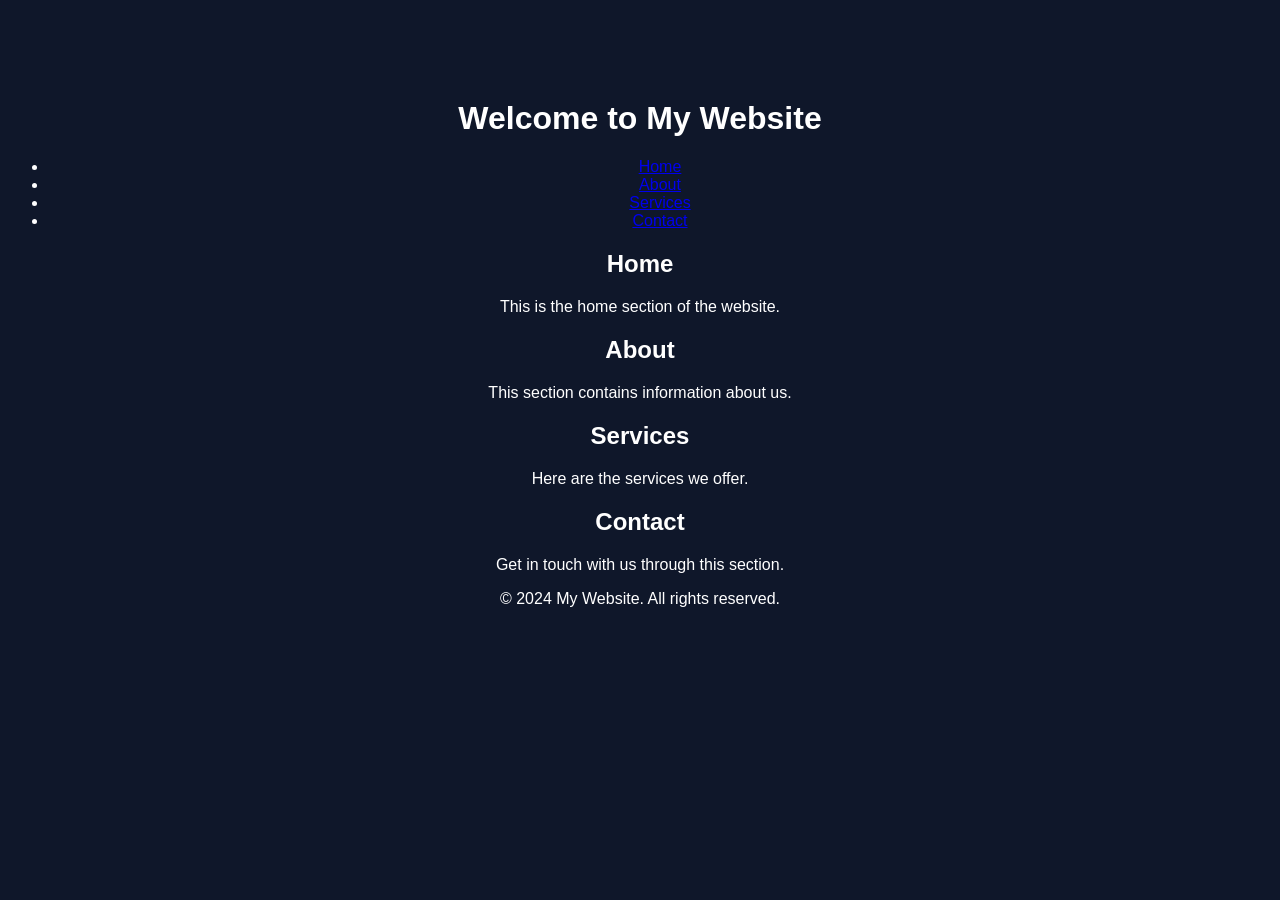
==== index.html @ e9c14d94 "Add files via upload" ====
<!DOCTYPE html>
<html lang="en">
<head>
    <meta charset="UTF-8">
    <meta name="viewport" content="width=device-width, initial-scale=1.0">
    <title>placeholder title</title>
    <link rel="stylesheet" href="styles.css">
</head>
<body>
    <header>
        <h1>Welcome to My Website</h1>
        <nav>
            <ul>
                <li><a href="#home">Home</a></li>
                <li><a href="#about">About</a></li>
                <li><a href="#services">Services</a></li>
                <li><a href="#contact">Contact</a></li>
            </ul>
        </nav>
    </header>

    <main>
        <section id="home">
            <h2>Home</h2>
            <p>This is the home section of the website.</p>
        </section>

        <section id="about">
            <h2>About</h2>
            <p>This section contains information about us.</p>
        </section>

        <section id="services">
            <h2>Services</h2>
            <p>Here are the services we offer.</p>
        </section>

        <section id="contact">
            <h2>Contact</h2>
            <p>Get in touch with us through this section.</p>
        </section>
    </main>

    <footer>
        <p>&copy; 2024 My Website. All rights reserved.</p>
    </footer>

</body>
</html>
---- styles.css ----
body{
    font-family: Arial, sans-serif;
    text-align: center;
    margin-top: 100px;
    background: #0f172a;
    color: white;
}

button{
    padding: 10px 20px;
    border: none;
    background: #38bdf8;
    color: black;
    border-radius: 10px;
    cursor: pointer;
}
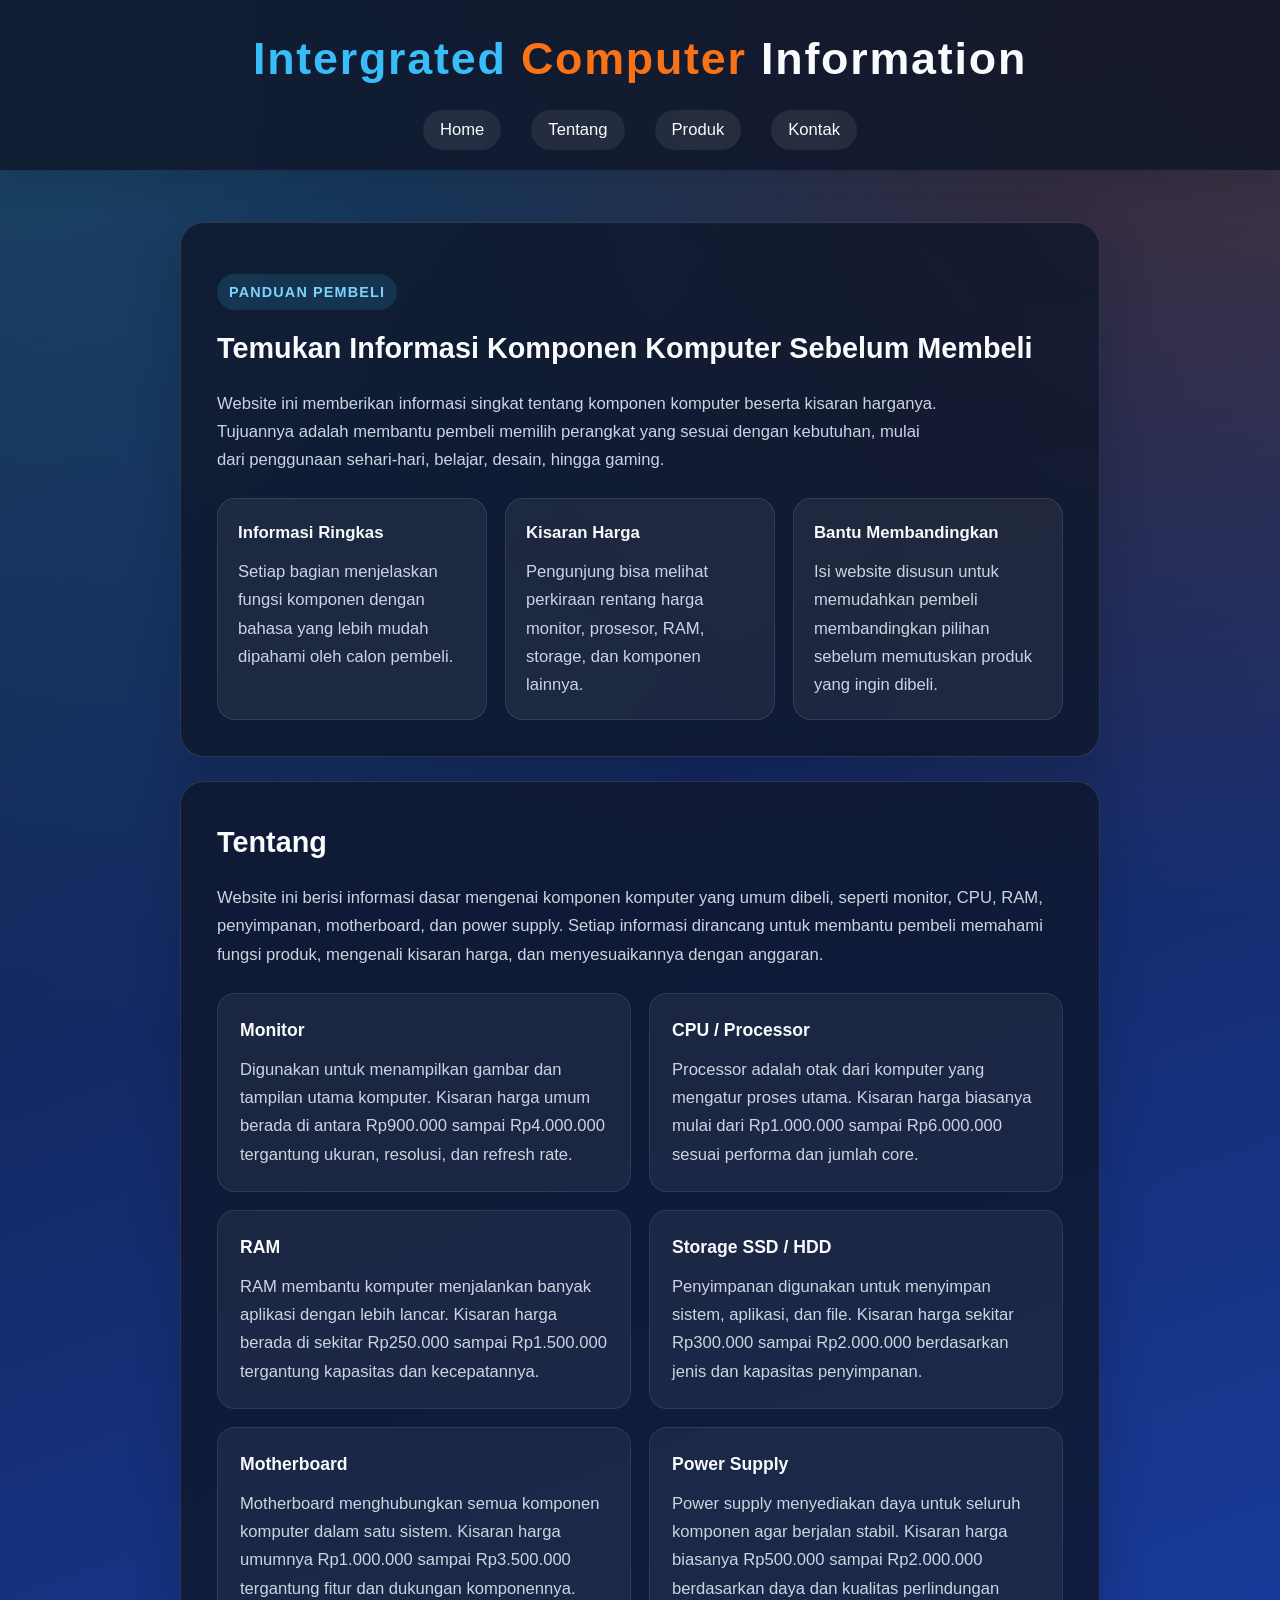
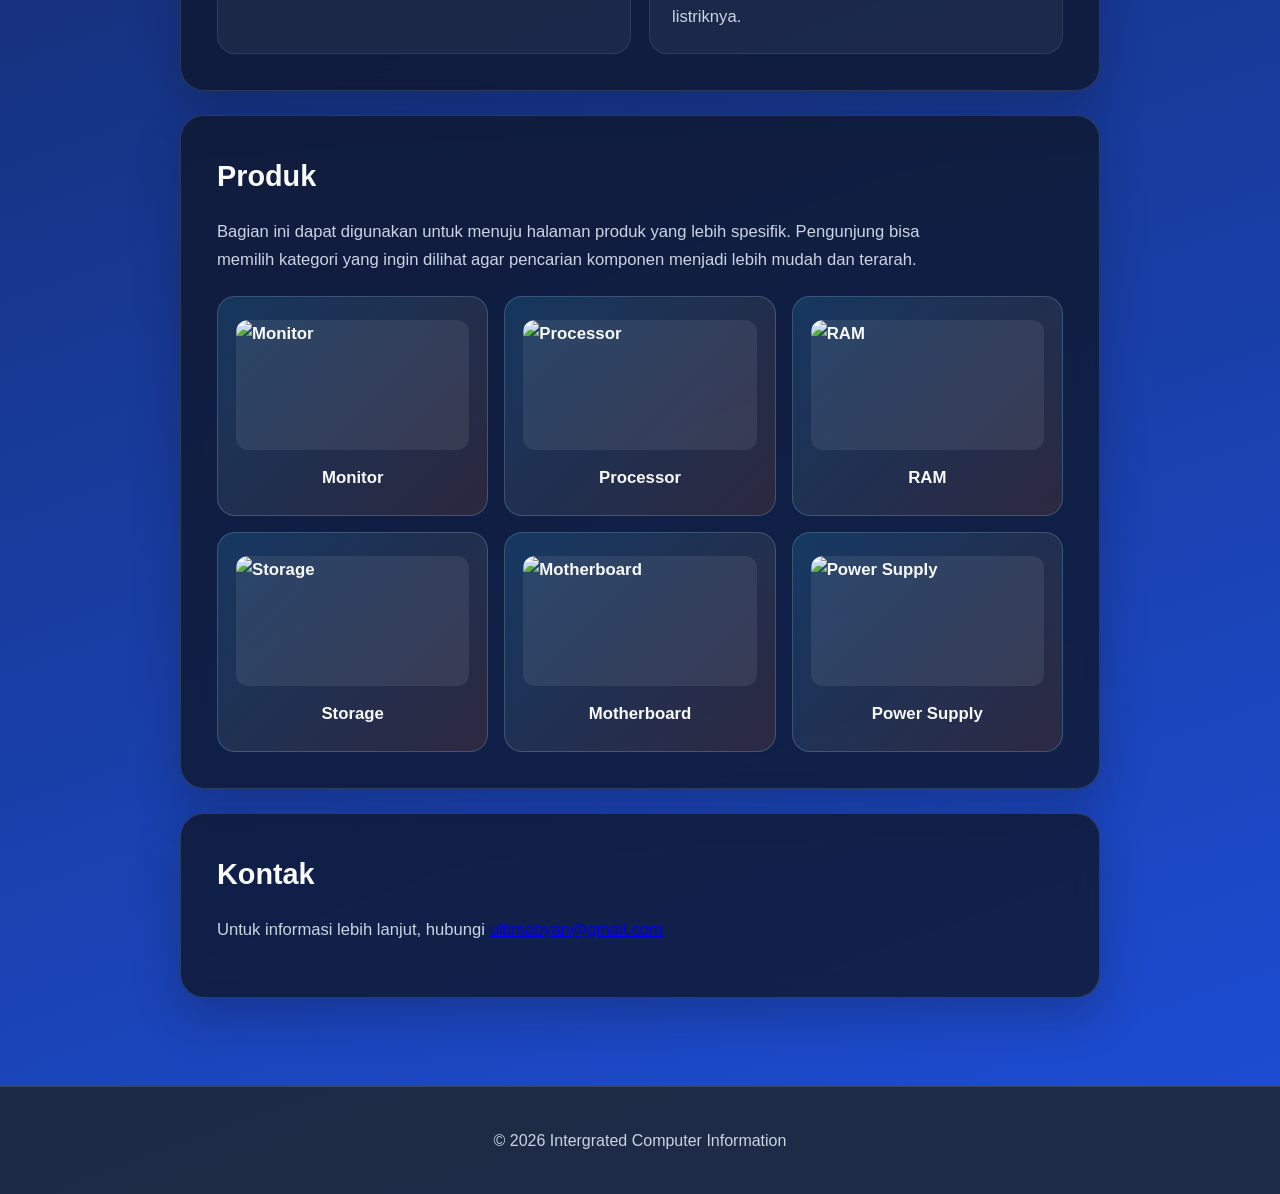
==== commit 5c6d8916: "Add files via upload" ====
--- a/index.html
+++ b/index.html
@@ -1,49 +1,123 @@
-<!DOCTYPE html>
-<html lang="en">
-<head>
-    <meta charset="UTF-8">
-    <meta name="viewport" content="width=device-width, initial-scale=1.0">
-    <title>placeholder title</title>
-    <link rel="stylesheet" href="styles.css">
-</head>
-<body>
-    <header>
-        <h1>Welcome to My Website</h1>
-        <nav>
-            <ul>
-                <li><a href="#home">Home</a></li>
-                <li><a href="#about">About</a></li>
-                <li><a href="#services">Services</a></li>
-                <li><a href="#contact">Contact</a></li>
-            </ul>
-        </nav>
-    </header>
-
-    <main>
-        <section id="home">
-            <h2>Home</h2>
-            <p>This is the home section of the website.</p>
-        </section>
-
-        <section id="about">
-            <h2>About</h2>
-            <p>This section contains information about us.</p>
-        </section>
-
-        <section id="services">
-            <h2>Services</h2>
-            <p>Here are the services we offer.</p>
-        </section>
-
-        <section id="contact">
-            <h2>Contact</h2>
-            <p>Get in touch with us through this section.</p>
-        </section>
-    </main>
-
-    <footer>
-        <p>&copy; 2024 My Website. All rights reserved.</p>
-    </footer>
-
-</body>
-</html>+<!DOCTYPE html>
+<html lang="id">
+<head>
+    <meta charset="UTF-8">
+    <meta name="viewport" content="width=device-width, initial-scale=1.0">
+    <title>Intergrated Computer Information</title>
+    <link rel="stylesheet" href="styles.css">
+</head>
+<body>
+
+<header>
+    <h1>
+    <span class="title-one">Intergrated</span>
+    <span class="title-two">Computer</span>
+    <span class="title-three">Information</span>
+</h1>
+    <nav>
+        <ul>
+            <li><a href="#home">Home</a></li>
+            <li><a href="#about">Tentang</a></li>
+            <li><a href="#services">Produk</a></li>
+            <li><a href="#contact">Kontak</a></li>
+        </ul>
+    </nav>
+</header>
+
+<main>
+
+<section id="home">
+    <p class="eyebrow">Panduan Pembeli</p>
+    <h2>Temukan Informasi Komponen Komputer Sebelum Membeli</h2>
+    <p class="home-intro">Website ini memberikan informasi singkat tentang komponen komputer beserta kisaran harganya. Tujuannya adalah membantu pembeli memilih perangkat yang sesuai dengan kebutuhan, mulai dari penggunaan sehari-hari, belajar, desain, hingga gaming.</p>
+    <div class="home-highlights">
+        <article class="highlight-card">
+            <h3>Informasi Ringkas</h3>
+            <p>Setiap bagian menjelaskan fungsi komponen dengan bahasa yang lebih mudah dipahami oleh calon pembeli.</p>
+        </article>
+        <article class="highlight-card">
+            <h3>Kisaran Harga</h3>
+            <p>Pengunjung bisa melihat perkiraan rentang harga monitor, prosesor, RAM, storage, dan komponen lainnya.</p>
+        </article>
+        <article class="highlight-card">
+            <h3>Bantu Membandingkan</h3>
+            <p>Isi website disusun untuk memudahkan pembeli membandingkan pilihan sebelum memutuskan produk yang ingin dibeli.</p>
+        </article>
+    </div>
+</section>
+
+<section id="about">
+    <h2>Tentang</h2>
+    <p>Website ini berisi informasi dasar mengenai komponen komputer yang umum dibeli, seperti monitor, CPU, RAM, penyimpanan, motherboard, dan power supply. Setiap informasi dirancang untuk membantu pembeli memahami fungsi produk, mengenali kisaran harga, dan menyesuaikannya dengan anggaran.</p>
+    <div class="info-grid">
+        <article class="info-card">
+            <h3>Monitor</h3>
+            <p>Digunakan untuk menampilkan gambar dan tampilan utama komputer. Kisaran harga umum berada di antara Rp900.000 sampai Rp4.000.000 tergantung ukuran, resolusi, dan refresh rate.</p>
+        </article>
+        <article class="info-card">
+            <h3>CPU / Processor</h3>
+            <p>Processor adalah otak dari komputer yang mengatur proses utama. Kisaran harga biasanya mulai dari Rp1.000.000 sampai Rp6.000.000 sesuai performa dan jumlah core.</p>
+        </article>
+        <article class="info-card">
+            <h3>RAM</h3>
+            <p>RAM membantu komputer menjalankan banyak aplikasi dengan lebih lancar. Kisaran harga berada di sekitar Rp250.000 sampai Rp1.500.000 tergantung kapasitas dan kecepatannya.</p>
+        </article>
+        <article class="info-card">
+            <h3>Storage SSD / HDD</h3>
+            <p>Penyimpanan digunakan untuk menyimpan sistem, aplikasi, dan file. Kisaran harga sekitar Rp300.000 sampai Rp2.000.000 berdasarkan jenis dan kapasitas penyimpanan.</p>
+        </article>
+        <article class="info-card">
+            <h3>Motherboard</h3>
+            <p>Motherboard menghubungkan semua komponen komputer dalam satu sistem. Kisaran harga umumnya Rp1.000.000 sampai Rp3.500.000 tergantung fitur dan dukungan komponennya.</p>
+        </article>
+        <article class="info-card">
+            <h3>Power Supply</h3>
+            <p>Power supply menyediakan daya untuk seluruh komponen agar berjalan stabil. Kisaran harga biasanya Rp500.000 sampai Rp2.000.000 berdasarkan daya dan kualitas perlindungan listriknya.</p>
+        </article>
+    </div>
+</section>
+
+<section id="services">
+    <h2>Produk</h2>
+    <p class="services-intro">Bagian ini dapat digunakan untuk menuju halaman produk yang lebih spesifik. Pengunjung bisa memilih kategori yang ingin dilihat agar pencarian komponen menjadi lebih mudah dan terarah.</p>
+    <div class="product-links">
+        <a class="product-link-card" href="#services">
+            <img src="https://plus.unsplash.com/premium_photo-1680721575441-18d5a0567269?w=500&auto=format&fit=crop&q=60&ixlib=rb-4.1.0&ixid=M3wxMjA3fDB8MHxzZWFyY2h8NXx8bW9uaXRvcnxlbnwwfHwwfHx8MA%3D%3D" alt="Monitor">
+            <span>Monitor</span>
+        </a>
+        <a class="product-link-card" href="#services">
+            <img src="https://images.unsplash.com/photo-1591799264318-7e6ef8ddb7ea?w=500&auto=format&fit=crop&q=60&ixlib=rb-4.1.0&ixid=M3wxMjA3fDB8MHxzZWFyY2h8Mnx8cHJvY2Vzc29yfGVufDB8fDB8fHww" alt="Processor">
+            <span>Processor</span>
+        </a>
+        <a class="product-link-card" href="#services">
+            <img src="https://images.unsplash.com/photo-1541029071515-84cc54f84dc5?w=500&auto=format&fit=crop&q=60&ixlib=rb-4.1.0&ixid=M3wxMjA3fDB8MHxzZWFyY2h8M3x8cmFtfGVufDB8fDB8fHww" alt="RAM">
+            <span>RAM</span>
+        </a>
+        <a class="product-link-card" href="#services">
+            <img src="https://plus.unsplash.com/premium_photo-1721133260774-84f57d69cb82?w=500&auto=format&fit=crop&q=60&ixlib=rb-4.1.0&ixid=M3wxMjA3fDB8MHxzZWFyY2h8NXx8c3NkfGVufDB8fDB8fHww" alt="Storage">
+            <span>Storage</span>
+        </a>
+        <a class="product-link-card" href="#services">
+            <img src="https://plus.unsplash.com/premium_photo-1681426669771-d2113672a49b?w=500&auto=format&fit=crop&q=60&ixlib=rb-4.1.0&ixid=M3wxMjA3fDB8MHxzZWFyY2h8MXx8bW90aGVyYm9hcmR8ZW58MHx8MHx8fDA%3D" alt="Motherboard">
+            <span>Motherboard</span>
+        </a>
+        <a class="product-link-card" href="#services">
+            <img src="https://images.unsplash.com/photo-1675893857450-783969c8922f?w=500&auto=format&fit=crop&q=60&ixlib=rb-4.1.0&ixid=M3wxMjA3fDB8MHxzZWFyY2h8Mnx8cG93ZXIlMjBzdXBwbHklMjB1bml0fGVufDB8fDB8fHww" alt="Power Supply">
+            <span>Power Supply</span>
+        </a>
+    </div>
+</section>
+
+<section id="contact">
+    <h2>Kontak</h2>
+    <p>Untuk informasi lebih lanjut, hubungi <a href="mailto:ultimabyan@gmail.com">ultimabyan@gmail.com</a></p>
+</section>
+
+</main>
+
+<footer>
+    <p>&copy; 2026 Intergrated Computer Information</p>
+</footer>
+
+</body>
+</html>
--- a/styles.css
+++ b/styles.css
@@ -1,16 +1,308 @@
-body{
-    font-family: Arial, sans-serif;
-    text-align: center;
-    margin-top: 100px;
-    background: #0f172a;
-    color: white;
-}
-
-button{
-    padding: 10px 20px;
-    border: none;
-    background: #38bdf8;
-    color: black;
-    border-radius: 10px;
-    cursor: pointer;
-}+:root {
+    --bg-top: #0f172a;
+    --bg-bottom: #1d4ed8;
+    --panel: rgba(15, 23, 42, 0.78);
+    --panel-strong: rgba(30, 41, 59, 0.92);
+    --text-main: #e2e8f0;
+    --text-soft: #cbd5e1;
+    --title: #f8fafc;
+    --accent: #38bdf8;
+    --accent-warm: #f97316;
+    --border: rgba(148, 163, 184, 0.22);
+    --shadow: 0 18px 45px rgba(15, 23, 42, 0.28);
+}
+
+html {
+    scroll-behavior: smooth;
+}
+
+* {
+    box-sizing: border-box;
+}
+
+body {
+    font-family: "Segoe UI", Tahoma, Geneva, Verdana, sans-serif;
+    margin: 0;
+    color: var(--text-main);
+    background:
+        radial-gradient(circle at top left, rgba(56, 189, 248, 0.28), transparent 34%),
+        radial-gradient(circle at top right, rgba(249, 115, 22, 0.22), transparent 30%),
+        linear-gradient(160deg, var(--bg-top), var(--bg-bottom));
+    line-height: 1.7;
+}
+
+header {
+    position: sticky;
+    top: 0;
+    z-index: 1000;
+    padding: 20px 32px;
+    background: rgba(15, 23, 42, 0.82);
+    backdrop-filter: blur(14px);
+    box-shadow: 0 10px 30px rgba(15, 23, 42, 0.18);
+}
+
+header h1 {
+    margin: 0 0 14px;
+    text-align: center;
+    color: var(--title);
+    font-size: clamp(1.8rem, 4vw, 2.8rem);
+    letter-spacing: 0.04em;
+}
+
+.title-one {
+    color: #38bdf8;
+}
+
+.title-two {
+    color: #f97316;
+}
+
+.title-three {
+    color: #f8fafc;
+}
+
+
+nav ul {
+    list-style: none;
+    padding: 0;
+    margin: 0 auto;
+    max-width: none;
+    width: 100%;
+    display: flex;
+    justify-content: center;
+    align-items: center;
+    gap: 30px;
+    flex-wrap: wrap;
+}
+
+nav li {
+    display: flex;
+    align-items: center;
+    margin-top: 0;
+}
+
+nav li + li {
+    margin-top: 0;
+}
+
+
+nav a {
+    display: flex;
+    align-items: center;
+    justify-content: center;
+    min-height: 40px;
+    color: var(--title);
+    text-decoration: none;
+    padding: 10px 16px;
+    border-radius: 999px;
+    background: rgba(255, 255, 255, 0.08);
+    border: 1px solid transparent;
+    line-height: 1;
+    transition: transform 0.25s ease, background 0.25s ease, color 0.25s ease, border-color 0.25s ease;
+
+}
+
+nav a:hover {
+    background: linear-gradient(135deg, var(--accent), var(--accent-warm));
+    color: #0f172a;
+    border-color: rgba(255, 255, 255, 0.35);
+    transform: translateY(-2px);
+}
+
+main {
+    padding: 28px 20px 48px;
+}
+
+section {
+    max-width: 920px;
+    margin: 24px auto;
+    padding: 36px;
+    background: var(--panel);
+    border: 1px solid var(--border);
+    border-radius: 24px;
+    box-shadow: var(--shadow);
+    backdrop-filter: blur(10px);
+    transition: transform 0.3s ease, box-shadow 0.3s ease;
+    scroll-margin-top: 140px;
+}
+
+section:hover {
+    transform: translateY(-4px);
+    box-shadow: 0 24px 50px rgba(15, 23, 42, 0.34);
+}
+
+section h2 {
+    margin-top: 0;
+    margin-bottom: 14px;
+    color: var(--title);
+    font-size: 1.8rem;
+}
+
+.eyebrow {
+    display: inline-block;
+    margin-bottom: 14px;
+    padding: 6px 12px;
+    border-radius: 999px;
+    background: rgba(56, 189, 248, 0.14);
+    color: #7dd3fc;
+    font-size: 0.9rem;
+    font-weight: 600;
+    letter-spacing: 0.08em;
+    text-transform: uppercase;
+}
+
+.home-intro {
+    max-width: 720px;
+    margin-bottom: 24px;
+}
+
+.home-highlights {
+    display: grid;
+    grid-template-columns: repeat(3, minmax(0, 1fr));
+    gap: 18px;
+    margin-top: 24px;
+}
+
+.highlight-card {
+    padding: 20px;
+    border-radius: 18px;
+    background: rgba(255, 255, 255, 0.06);
+    border: 1px solid rgba(148, 163, 184, 0.18);
+}
+
+.highlight-card h3 {
+    margin: 0 0 10px;
+    color: var(--title);
+    font-size: 1.05rem;
+}
+
+.highlight-card p {
+    margin: 0;
+}
+
+.info-grid {
+    display: grid;
+    grid-template-columns: repeat(2, minmax(0, 1fr));
+    gap: 18px;
+    margin-top: 24px;
+}
+
+.info-card {
+    padding: 22px;
+    border-radius: 18px;
+    background: rgba(255, 255, 255, 0.05);
+    border: 1px solid rgba(148, 163, 184, 0.16);
+}
+
+.info-card h3 {
+    margin: 0 0 10px;
+    color: var(--title);
+    font-size: 1.1rem;
+}
+
+.info-card p {
+    margin: 0;
+}
+
+.services-intro {
+    max-width: 760px;
+    margin-bottom: 22px;
+}
+
+.product-links {
+    display: grid;
+    grid-template-columns: repeat(3, minmax(0, 1fr));
+    gap: 16px;
+    margin-top: 20px;
+}
+
+.product-link-card {
+    display: flex;
+    flex-direction: column;
+    align-items: center;
+    justify-content: center;
+    min-height: 220px;
+    padding: 18px;
+    border-radius: 18px;
+    text-decoration: none;
+    color: var(--title);
+    background: linear-gradient(135deg, rgba(56, 189, 248, 0.16), rgba(249, 115, 22, 0.12));
+    border: 1px solid rgba(125, 211, 252, 0.24);
+    font-size: 1.05rem;
+    font-weight: 600;
+    transition: transform 0.25s ease, box-shadow 0.25s ease, border-color 0.25s ease;
+}
+
+.product-link-card img {
+    width: 100%;
+    height: 130px;
+    object-fit: cover;
+    border-radius: 12px;
+    margin-bottom: 14px;
+    background: rgba(255, 255, 255, 0.08);
+}
+
+.product-link-card span {
+    display: block;
+    text-align: center;
+}
+
+.product-link-card:hover {
+    transform: translateY(-3px);
+    box-shadow: 0 18px 30px rgba(15, 23, 42, 0.22);
+    border-color: rgba(255, 255, 255, 0.4);
+}
+
+section p,
+li {
+    color: var(--text-soft);
+    font-size: 1.04rem;
+}
+
+ul {
+    max-width: 520px;
+    margin: 0;
+    padding-left: 22px;
+}
+
+li + li {
+    margin-top: 10px;
+}
+
+footer {
+    text-align: center;
+    padding: 24px;
+    margin-top: 16px;
+    background: var(--panel-strong);
+    color: var(--text-soft);
+    border-top: 1px solid var(--border);
+}
+
+@media (max-width: 768px) {
+    header {
+        padding: 18px 18px 20px;
+    }
+
+    section {
+        padding: 26px 20px;
+        border-radius: 18px;
+    }
+
+    .home-highlights {
+        grid-template-columns: 1fr;
+    }
+
+    .info-grid,
+    .product-links {
+        grid-template-columns: 1fr;
+    }
+
+    nav ul {
+        gap: 10px;
+    }
+
+    nav a {
+        width: 100%;
+        text-align: center;
+    }
+}
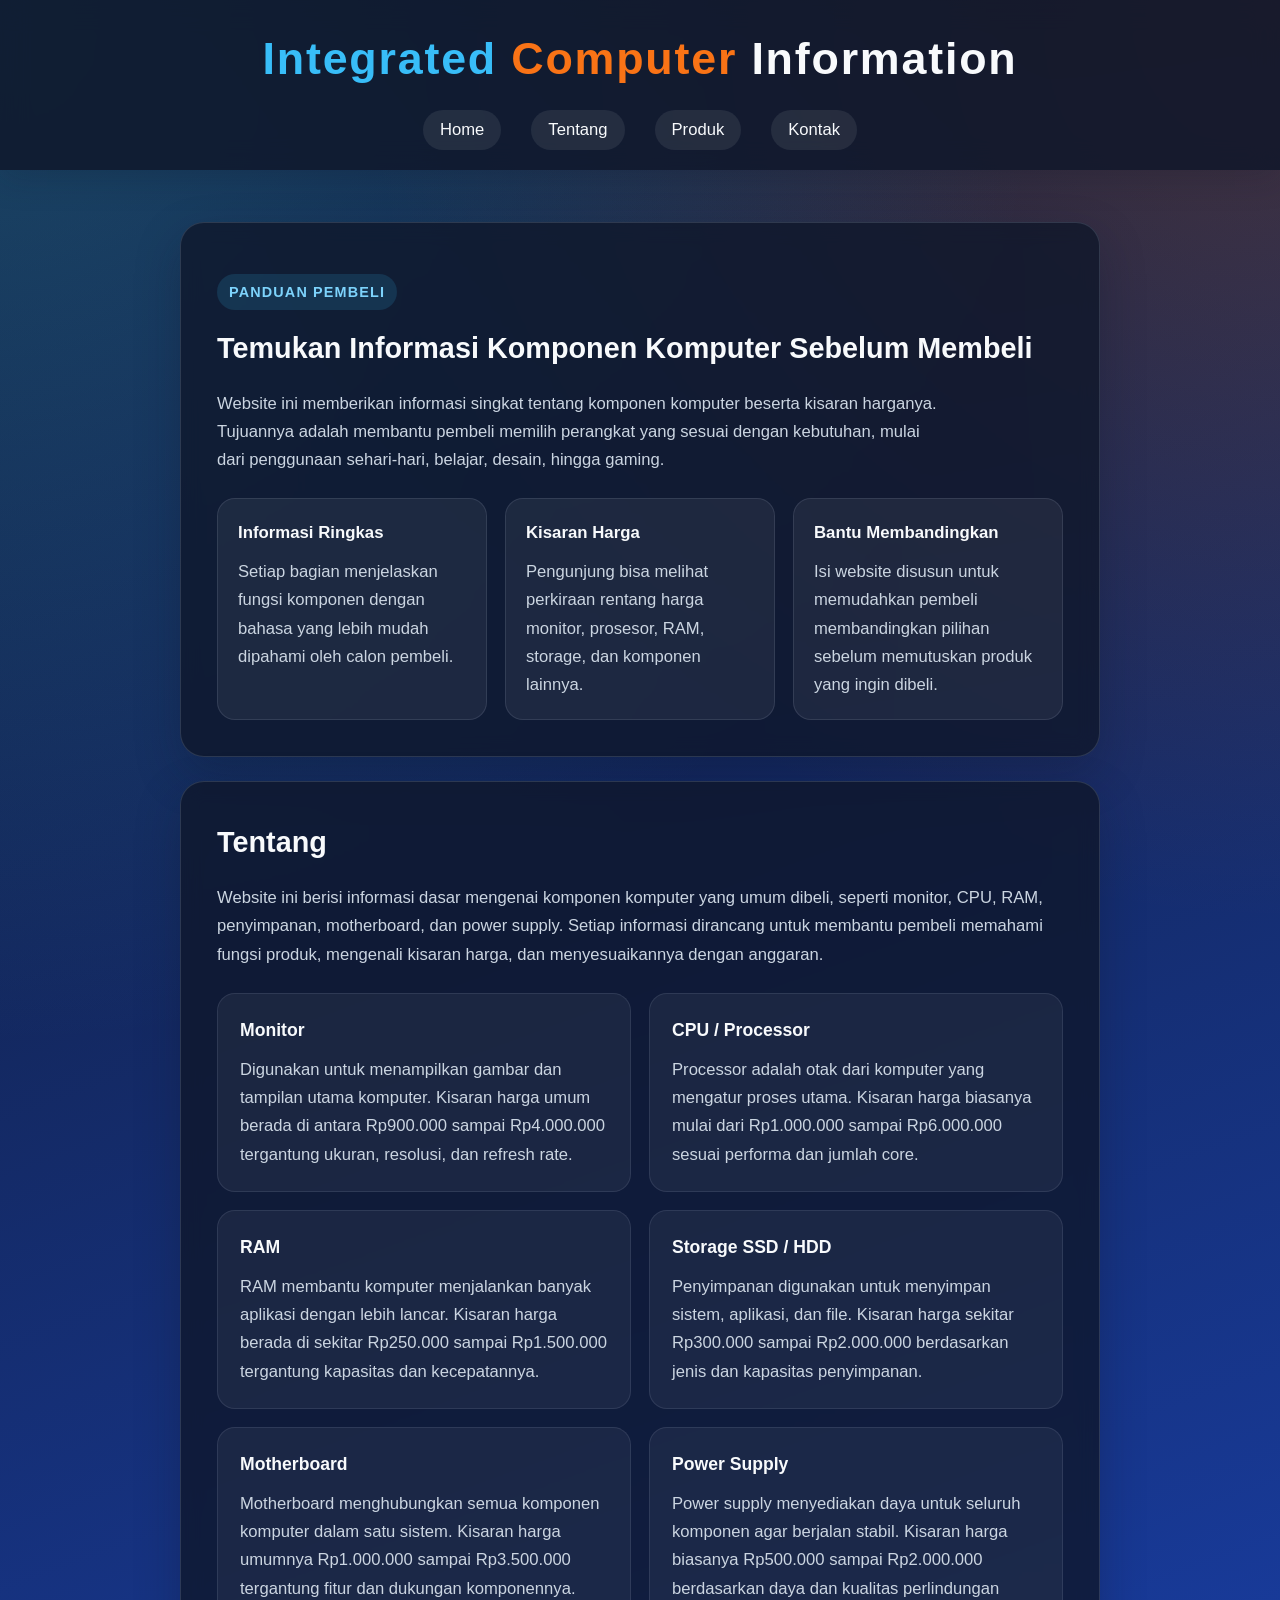
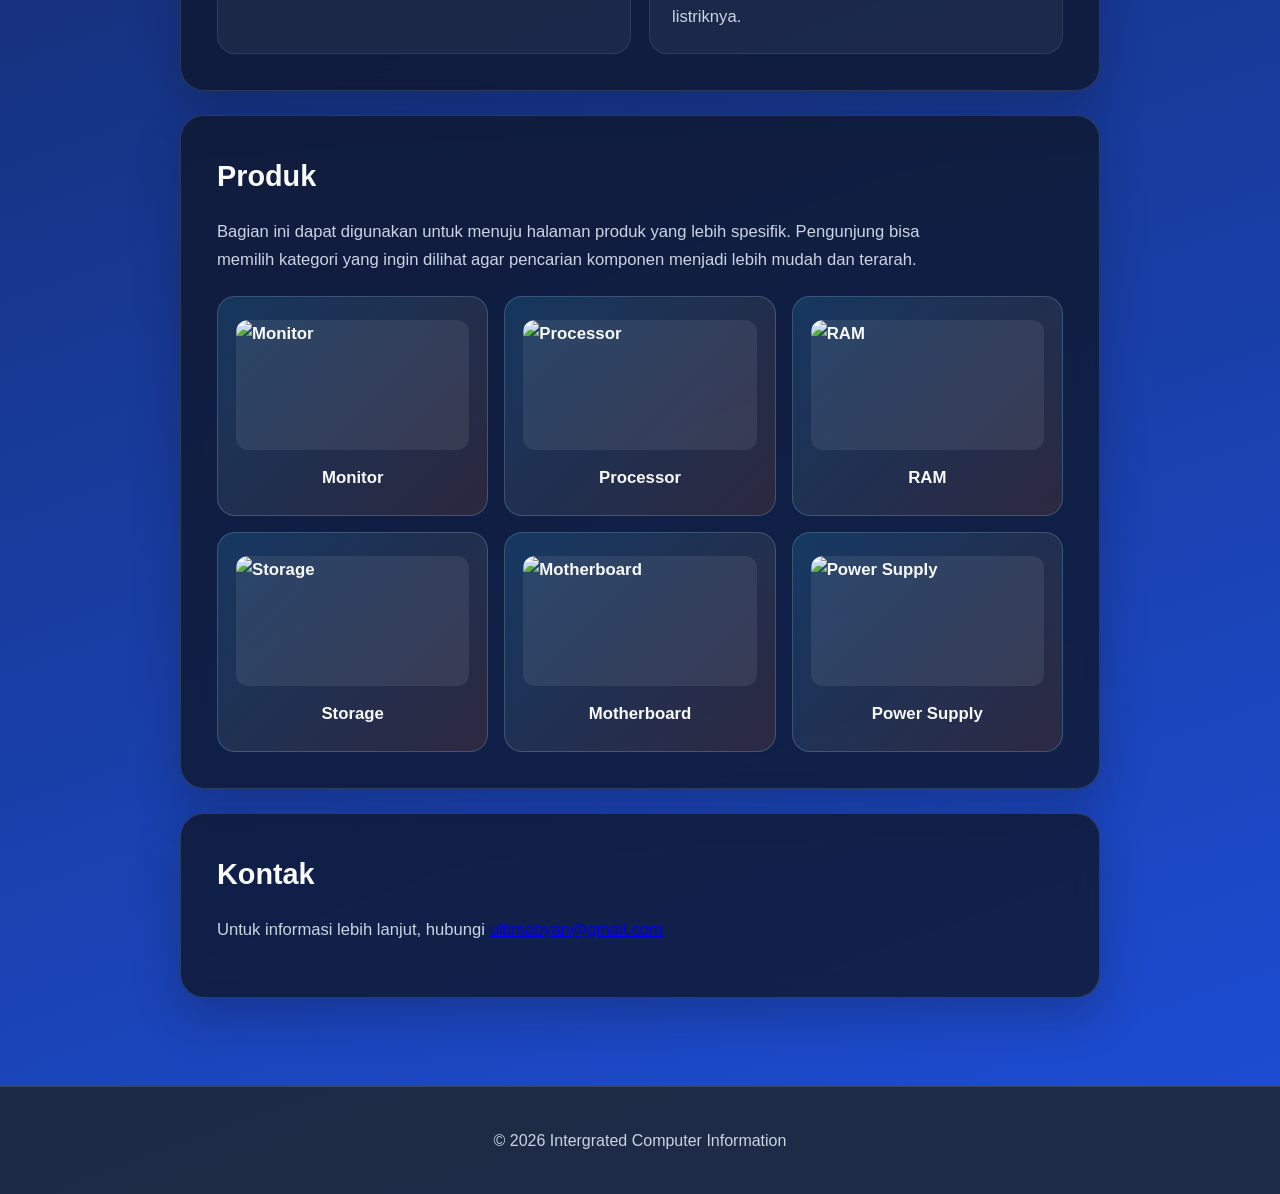
==== commit 3cc382ab: "Add files via upload" ====
--- a/index.html
+++ b/index.html
@@ -3,14 +3,14 @@
 <head>
     <meta charset="UTF-8">
     <meta name="viewport" content="width=device-width, initial-scale=1.0">
-    <title>Intergrated Computer Information</title>
+    <title>Integrated Computer Information</title>
     <link rel="stylesheet" href="styles.css">
 </head>
 <body>
 
 <header>
     <h1>
-    <span class="title-one">Intergrated</span>
+    <span class="title-one">Integrated</span>
     <span class="title-two">Computer</span>
     <span class="title-three">Information</span>
 </h1>
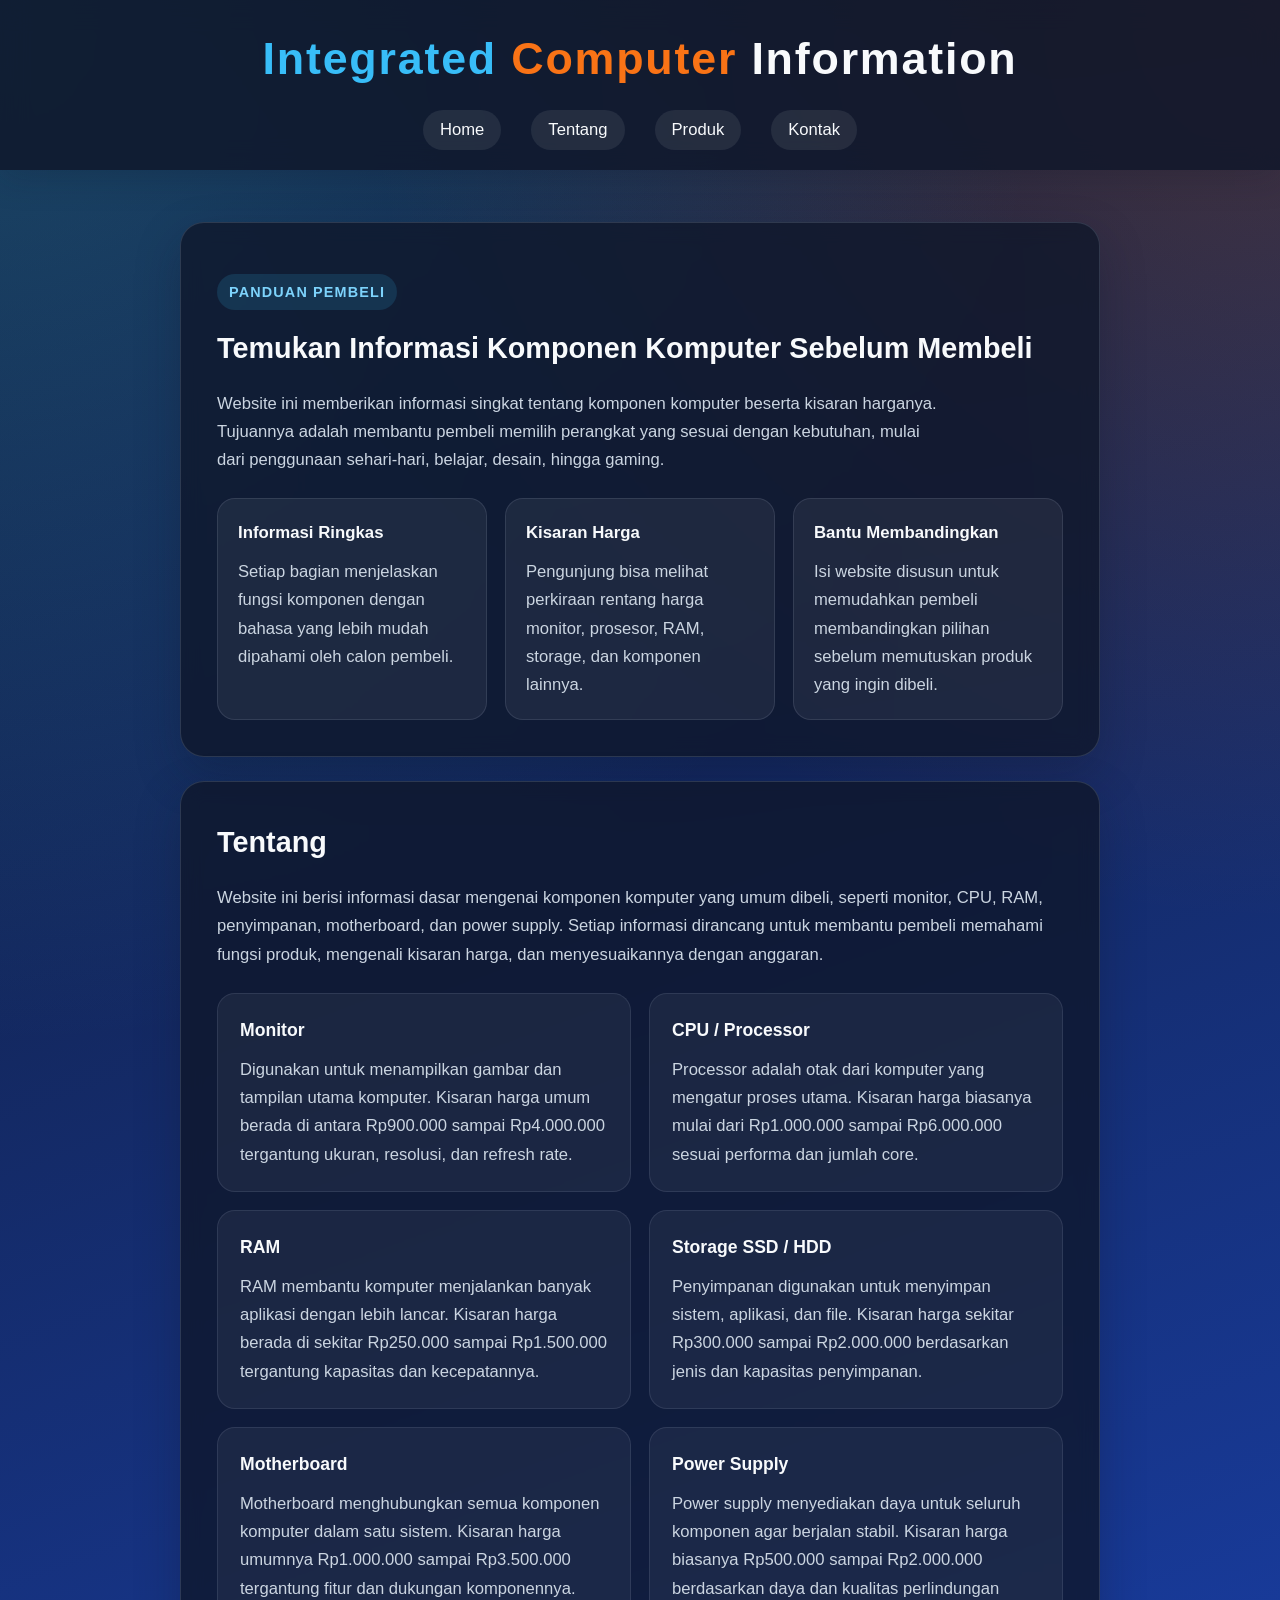
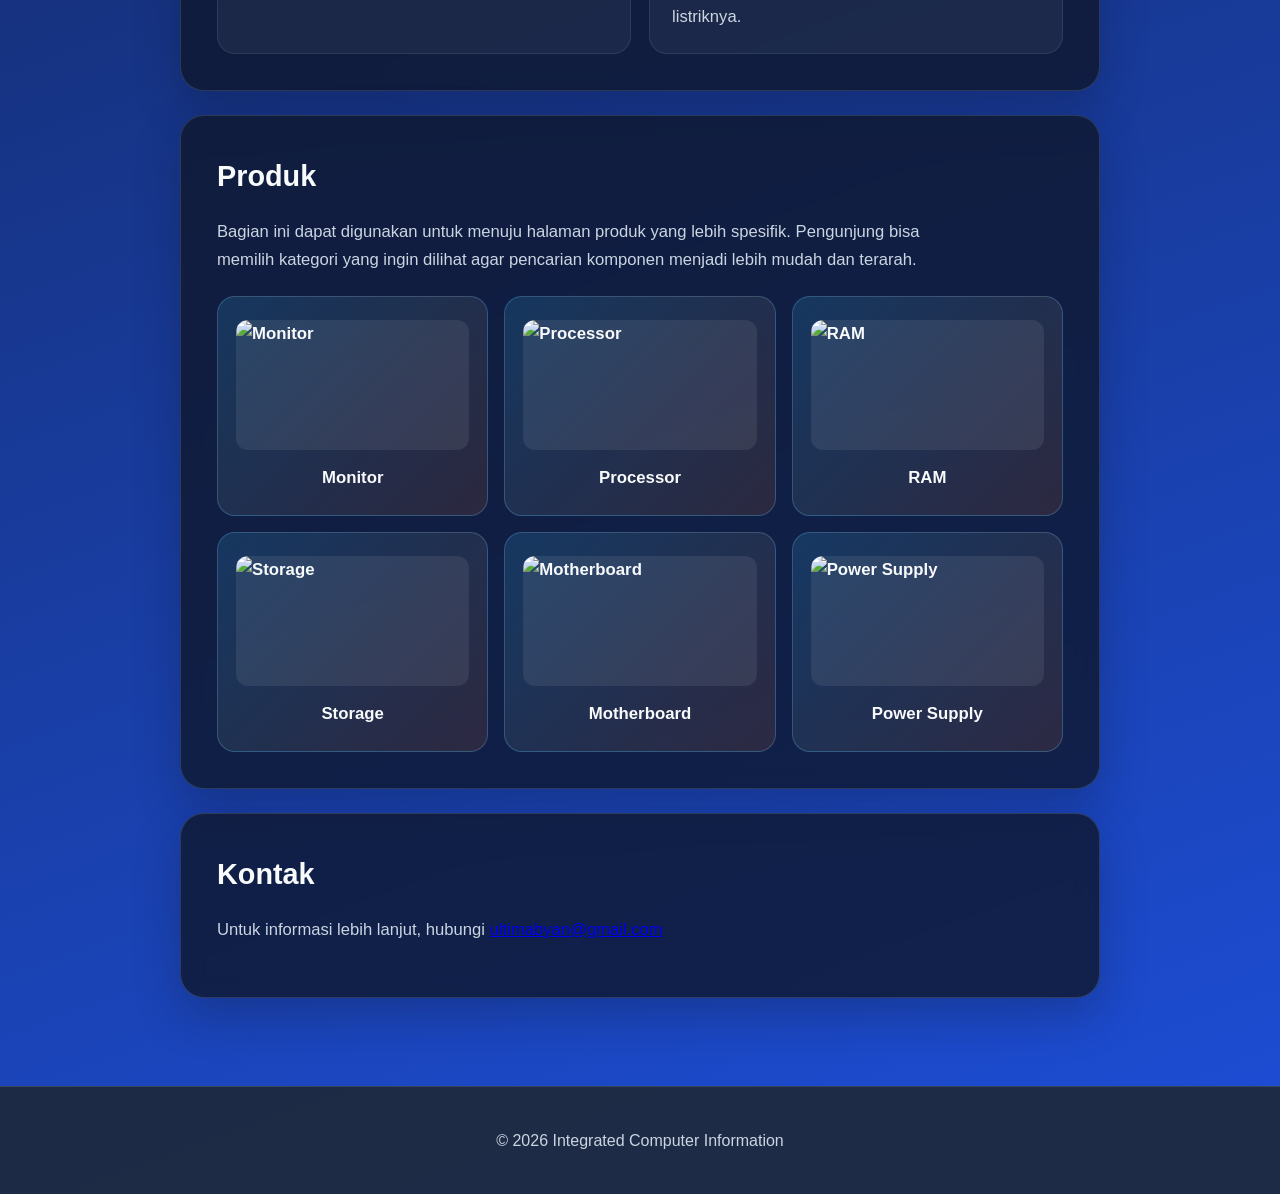
==== commit e416c50f: "Add files via upload" ====
--- a/index.html
+++ b/index.html
@@ -116,7 +116,7 @@
 </main>
 
 <footer>
-    <p>&copy; 2026 Intergrated Computer Information</p>
+    <p>&copy; 2026 Integrated Computer Information</p>
 </footer>
 
 </body>
